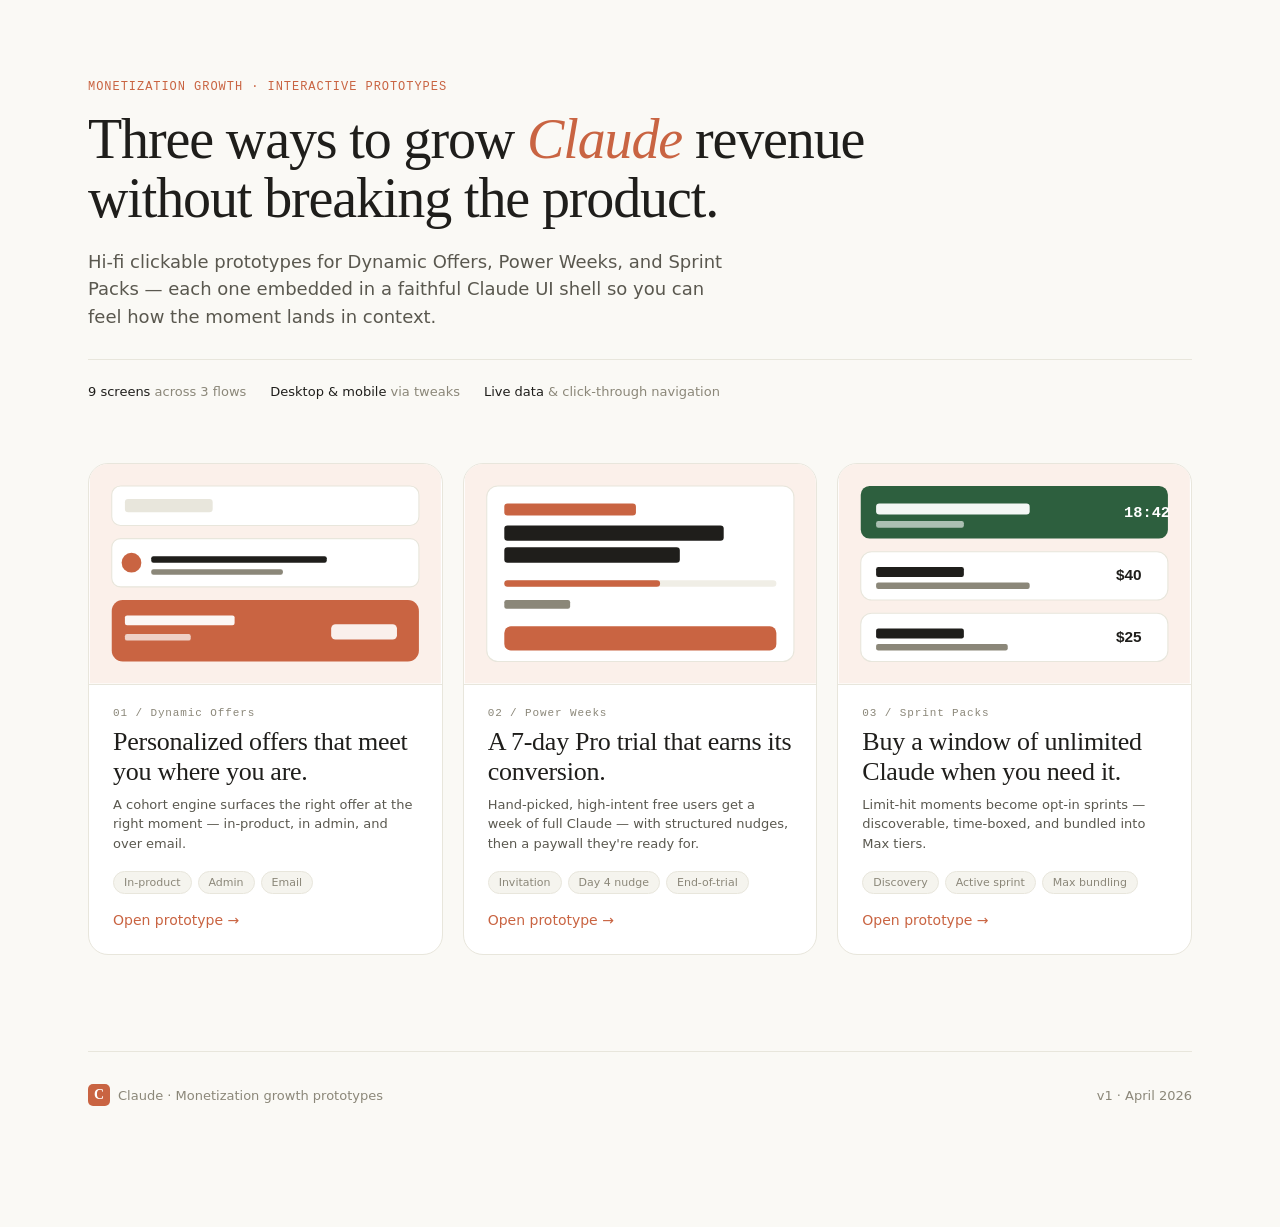
==== index.html @ f28ad8bb "Initial commit: Claude monetization growth prototypes walkthrough" ====
<!DOCTYPE html>
<html lang="en">
<head>
<meta charset="UTF-8">
<meta name="viewport" content="width=device-width, initial-scale=1">
<title>Claude Monetization Prototypes — Index</title>
<link rel="stylesheet" href="shared/tokens.css">
<style>
  body { background: var(--bg-canvas); }
  .page {
    max-width: 1200px;
    margin: 0 auto;
    padding: 80px 48px 120px;
  }
  .hero {
    margin-bottom: 64px;
  }
  .eyebrow {
    font-family: var(--font-mono);
    font-size: 12px;
    letter-spacing: 0.08em;
    text-transform: uppercase;
    color: var(--claude-coral);
    margin-bottom: 16px;
  }
  h1 {
    font-family: var(--font-serif);
    font-size: 56px;
    font-weight: 400;
    letter-spacing: -0.02em;
    line-height: 1.05;
    margin: 0 0 20px;
    text-wrap: balance;
  }
  h1 em {
    font-style: italic;
    color: var(--claude-coral);
  }
  .lede {
    font-size: 18px;
    line-height: 1.55;
    color: var(--text-secondary);
    max-width: 640px;
  }
  .meta {
    display: flex;
    gap: 24px;
    margin-top: 28px;
    padding-top: 24px;
    border-top: 1px solid var(--border-soft);
    font-size: 13px;
    color: var(--text-tertiary);
  }
  .meta b { color: var(--text-primary); font-weight: 500; }

  .protos {
    display: grid;
    grid-template-columns: repeat(3, 1fr);
    gap: 20px;
  }
  @media (max-width: 980px) { .protos { grid-template-columns: 1fr; } }

  .proto-card {
    background: var(--bg-card);
    border: 1px solid var(--border-soft);
    border-radius: var(--r-xl);
    padding: 0;
    overflow: hidden;
    text-decoration: none;
    color: inherit;
    display: flex; flex-direction: column;
    transition: transform var(--dur) var(--ease), box-shadow var(--dur) var(--ease), border-color var(--dur);
  }
  .proto-card:hover {
    transform: translateY(-3px);
    box-shadow: var(--shadow-lg);
    border-color: var(--border-medium);
  }
  .proto-thumb {
    aspect-ratio: 16/10;
    position: relative;
    overflow: hidden;
    border-bottom: 1px solid var(--border-soft);
  }
  .proto-thumb svg { width: 100%; height: 100%; display: block; }

  .proto-body { padding: 22px 24px 26px; flex: 1; display: flex; flex-direction: column; }
  .proto-num {
    font-family: var(--font-mono);
    font-size: 11px;
    letter-spacing: 0.08em;
    color: var(--text-tertiary);
    margin-bottom: 8px;
  }
  .proto-title {
    font-family: var(--font-serif);
    font-size: 26px;
    font-weight: 400;
    letter-spacing: -0.01em;
    margin: 0 0 8px;
  }
  .proto-tag {
    font-size: 13px;
    color: var(--text-secondary);
    margin: 0 0 18px;
    line-height: 1.5;
    flex: 1;
  }
  .proto-flow {
    display: flex;
    gap: 6px;
    margin-bottom: 18px;
    font-size: 11px;
    color: var(--text-tertiary);
  }
  .proto-flow span {
    padding: 4px 10px;
    background: var(--bg-app);
    border-radius: var(--r-pill);
    border: 1px solid var(--border-soft);
  }
  .proto-cta {
    display: inline-flex; align-items: center; gap: 6px;
    color: var(--claude-coral);
    font-size: 14px; font-weight: 500;
  }
  .proto-card:hover .proto-cta { gap: 10px; }

  .footer {
    margin-top: 96px;
    padding-top: 32px;
    border-top: 1px solid var(--border-soft);
    font-size: 13px;
    color: var(--text-tertiary);
    display: flex; justify-content: space-between; align-items: center;
  }
  .footer-c { display: flex; align-items: center; gap: 8px; }
</style>
</head>
<body>
  <div class="page">
    <div class="hero">
      <div class="eyebrow">Monetization growth · Interactive prototypes</div>
      <h1>Three ways to grow <em>Claude</em> revenue without breaking the product.</h1>
      <p class="lede">
        Hi-fi clickable prototypes for Dynamic Offers, Power Weeks, and Sprint Packs — each one
        embedded in a faithful Claude UI shell so you can feel how the moment lands in context.
      </p>
      <div class="meta">
        <div><b>9 screens</b> across 3 flows</div>
        <div><b>Desktop & mobile</b> via tweaks</div>
        <div><b>Live data</b> &amp; click-through navigation</div>
      </div>
    </div>

    <div class="protos">
      <a class="proto-card" href="dynamic-offers/index.html">
        <div class="proto-thumb">
          <svg viewBox="0 0 320 200" xmlns="http://www.w3.org/2000/svg">
            <rect width="320" height="200" fill="#FBF0EA"/>
            <rect x="20" y="20" width="280" height="36" rx="8" fill="#fff" stroke="#E8E6DC"/>
            <rect x="32" y="32" width="80" height="12" rx="3" fill="#E8E6DC"/>
            <rect x="20" y="68" width="280" height="44" rx="8" fill="#fff" stroke="#E8E6DC"/>
            <circle cx="38" cy="90" r="9" fill="#C96442"/>
            <rect x="56" y="84" width="160" height="6" rx="2" fill="#1F1E1B"/>
            <rect x="56" y="96" width="120" height="5" rx="2" fill="#8B8779"/>
            <rect x="20" y="124" width="280" height="56" rx="10" fill="#C96442"/>
            <rect x="32" y="138" width="100" height="9" rx="2" fill="#fff" opacity="0.95"/>
            <rect x="32" y="155" width="60" height="6" rx="2" fill="#fff" opacity="0.7"/>
            <rect x="220" y="146" width="60" height="14" rx="4" fill="#fff" opacity="0.9"/>
          </svg>
        </div>
        <div class="proto-body">
          <div class="proto-num">01 / Dynamic Offers</div>
          <div class="proto-title">Personalized offers that meet you where you are.</div>
          <div class="proto-tag">A cohort engine surfaces the right offer at the right moment — in-product, in admin, and over email.</div>
          <div class="proto-flow">
            <span>In-product</span>
            <span>Admin</span>
            <span>Email</span>
          </div>
          <div class="proto-cta">Open prototype →</div>
        </div>
      </a>

      <a class="proto-card" href="power-weeks/index.html">
        <div class="proto-thumb">
          <svg viewBox="0 0 320 200" xmlns="http://www.w3.org/2000/svg">
            <rect width="320" height="200" fill="#FBF0EA"/>
            <rect x="20" y="20" width="280" height="160" rx="10" fill="#fff" stroke="#E8E6DC"/>
            <rect x="36" y="36" width="120" height="11" rx="3" fill="#C96442"/>
            <rect x="36" y="56" width="200" height="14" rx="3" fill="#1F1E1B"/>
            <rect x="36" y="76" width="160" height="14" rx="3" fill="#1F1E1B"/>
            <rect x="36" y="106" width="248" height="6" rx="3" fill="#F0EEE6"/>
            <rect x="36" y="106" width="142" height="6" rx="3" fill="#C96442"/>
            <rect x="36" y="124" width="60" height="8" rx="2" fill="#8B8779"/>
            <rect x="36" y="148" width="248" height="22" rx="6" fill="#C96442"/>
          </svg>
        </div>
        <div class="proto-body">
          <div class="proto-num">02 / Power Weeks</div>
          <div class="proto-title">A 7-day Pro trial that earns its conversion.</div>
          <div class="proto-tag">Hand-picked, high-intent free users get a week of full Claude — with structured nudges, then a paywall they're ready for.</div>
          <div class="proto-flow">
            <span>Invitation</span>
            <span>Day 4 nudge</span>
            <span>End-of-trial</span>
          </div>
          <div class="proto-cta">Open prototype →</div>
        </div>
      </a>

      <a class="proto-card" href="sprint-packs/index.html">
        <div class="proto-thumb">
          <svg viewBox="0 0 320 200" xmlns="http://www.w3.org/2000/svg">
            <rect width="320" height="200" fill="#FBF0EA"/>
            <rect x="20" y="20" width="280" height="48" rx="8" fill="#2D5F3E"/>
            <rect x="34" y="36" width="140" height="10" rx="3" fill="#fff" opacity="0.95"/>
            <rect x="34" y="52" width="80" height="6" rx="2" fill="#fff" opacity="0.6"/>
            <text x="260" y="48" font-family="monospace" font-size="14" fill="#fff" font-weight="700">18:42</text>
            <rect x="20" y="80" width="280" height="44" rx="10" fill="#fff" stroke="#E8E6DC"/>
            <rect x="34" y="94" width="80" height="9" rx="2" fill="#1F1E1B"/>
            <rect x="34" y="108" width="140" height="6" rx="2" fill="#8B8779"/>
            <text x="276" y="106" font-family="sans-serif" font-size="14" fill="#1F1E1B" font-weight="600" text-anchor="end">$40</text>
            <rect x="20" y="136" width="280" height="44" rx="10" fill="#fff" stroke="#E8E6DC"/>
            <rect x="34" y="150" width="80" height="9" rx="2" fill="#1F1E1B"/>
            <rect x="34" y="164" width="120" height="6" rx="2" fill="#8B8779"/>
            <text x="276" y="162" font-family="sans-serif" font-size="14" fill="#1F1E1B" font-weight="600" text-anchor="end">$25</text>
          </svg>
        </div>
        <div class="proto-body">
          <div class="proto-num">03 / Sprint Packs</div>
          <div class="proto-title">Buy a window of unlimited Claude when you need it.</div>
          <div class="proto-tag">Limit-hit moments become opt-in sprints — discoverable, time-boxed, and bundled into Max tiers.</div>
          <div class="proto-flow">
            <span>Discovery</span>
            <span>Active sprint</span>
            <span>Max bundling</span>
          </div>
          <div class="proto-cta">Open prototype →</div>
        </div>
      </a>
    </div>

    <div class="footer">
      <div class="footer-c">
        <span class="claude-c">C</span>
        <span>Claude · Monetization growth prototypes</span>
      </div>
      <div>v1 · April 2026</div>
    </div>
  </div>
</body>
</html>
---- shared/tokens.css ----
/* Claude Design tokens — grounded in claude.ai's actual visual language */
:root {
  /* Brand */
  --claude-coral: #C96442;        /* primary action */
  --claude-coral-hover: #B8543A;
  --claude-coral-soft: #F4E5DD;   /* peachy backgrounds */
  --claude-coral-tint: #FBF0EA;
  --claude-coral-deep: #8C3F26;

  /* Surfaces (warm neutrals) */
  --bg-app: #F5F4EE;              /* claude.ai cream/parchment */
  --bg-canvas: #FAF9F5;
  --bg-card: #FFFFFF;
  --bg-sidebar: #F0EEE6;
  --bg-chat-user: #F0EEE6;
  --bg-elevated: #FFFFFF;

  /* Borders */
  --border-soft: #E8E6DC;
  --border-medium: #D9D7CC;
  --border-strong: #B8B5A8;

  /* Text */
  --text-primary: #1F1E1B;
  --text-secondary: #5A584F;
  --text-tertiary: #8B8779;
  --text-muted: #A8A496;
  --text-inverse: #FAF9F5;

  /* Semantic */
  --success: #2D7A4E;
  --success-soft: #E3F0E6;
  --warning: #B8721C;
  --warning-soft: #FAEEDB;
  --info: #2C5C8A;
  --info-soft: #E2EAF2;
  --danger: #B0392E;

  /* Typography — system stack tuned to feel like Claude */
  --font-sans: "Söhne", "Inter", ui-sans-serif, system-ui, -apple-system, "Segoe UI", Roboto, sans-serif;
  --font-serif: "Tiempos Text", "Source Serif Pro", "Iowan Old Style", "Apple Garamond", Georgia, serif;
  --font-mono: "JetBrains Mono", "SF Mono", ui-monospace, Menlo, Consolas, monospace;

  /* Radii — Claude uses generously rounded corners */
  --r-sm: 6px;
  --r-md: 10px;
  --r-lg: 14px;
  --r-xl: 20px;
  --r-2xl: 28px;
  --r-pill: 999px;

  /* Shadows */
  --shadow-sm: 0 1px 2px rgba(31, 30, 27, 0.04);
  --shadow-md: 0 2px 8px rgba(31, 30, 27, 0.06), 0 1px 2px rgba(31, 30, 27, 0.04);
  --shadow-lg: 0 8px 24px rgba(31, 30, 27, 0.08), 0 2px 6px rgba(31, 30, 27, 0.04);
  --shadow-coral: 0 4px 14px rgba(201, 100, 66, 0.18), 0 1px 3px rgba(201, 100, 66, 0.12);

  /* Motion */
  --ease: cubic-bezier(0.32, 0.72, 0, 1);
  --ease-out: cubic-bezier(0.16, 1, 0.3, 1);
  --dur-fast: 140ms;
  --dur: 220ms;
  --dur-slow: 380ms;
}

* { box-sizing: border-box; }
html, body { margin: 0; padding: 0; }
body {
  font-family: var(--font-sans);
  color: var(--text-primary);
  background: var(--bg-app);
  -webkit-font-smoothing: antialiased;
  -moz-osx-font-smoothing: grayscale;
  text-rendering: optimizeLegibility;
  font-feature-settings: "ss01", "cv11";
}

/* Common utility primitives */
.mono { font-family: var(--font-mono); font-feature-settings: normal; }
.serif { font-family: var(--font-serif); }

button { font-family: inherit; }

/* Claude C logo treatment */
.claude-c {
  display: inline-flex;
  align-items: center;
  justify-content: center;
  width: 22px; height: 22px;
  border-radius: 5px;
  background: var(--claude-coral);
  color: white;
  font-family: var(--font-serif);
  font-weight: 600;
  font-size: 14px;
  letter-spacing: -0.02em;
  line-height: 1;
}
.claude-c.lg { width: 28px; height: 28px; font-size: 17px; border-radius: 6px; }
.claude-c.xl { width: 36px; height: 36px; font-size: 22px; border-radius: 8px; }

/* Pill badges */
.pill {
  display: inline-flex;
  align-items: center;
  gap: 6px;
  padding: 3px 10px;
  border-radius: var(--r-pill);
  font-size: 11px;
  font-weight: 500;
  letter-spacing: 0.04em;
  text-transform: uppercase;
  border: 1px solid transparent;
}
.pill.coral { background: var(--claude-coral-soft); color: var(--claude-coral-deep); }
.pill.pro   { background: #1F1E1B; color: #FAF9F5; }
.pill.free  { background: var(--border-soft); color: var(--text-secondary); }
.pill.success { background: var(--success-soft); color: var(--success); }
.pill.warning { background: var(--warning-soft); color: var(--warning); }
.pill.info  { background: var(--info-soft); color: var(--info); }
.pill.dark  { background: #1F1E1B; color: #FAF9F5; }

/* Buttons */
.btn {
  display: inline-flex;
  align-items: center;
  justify-content: center;
  gap: 8px;
  padding: 10px 18px;
  border: 1px solid transparent;
  border-radius: var(--r-md);
  font-size: 14px;
  font-weight: 500;
  cursor: pointer;
  transition: background var(--dur) var(--ease), transform var(--dur-fast) var(--ease), box-shadow var(--dur) var(--ease);
  font-family: inherit;
  color: inherit;
  background: transparent;
}
.btn:active { transform: translateY(1px); }
.btn-primary {
  background: var(--claude-coral);
  color: white;
  box-shadow: var(--shadow-coral);
  position: relative;
  overflow: hidden;
}
.btn-primary::after {
  content: "";
  position: absolute;
  top: 0; left: -120%;
  width: 60%; height: 100%;
  background: linear-gradient(105deg, transparent 0%, rgba(255,255,255,0) 30%, rgba(255,255,255,0.28) 50%, rgba(255,255,255,0) 70%, transparent 100%);
  pointer-events: none;
  animation: btn-shimmer 4.5s ease-in-out infinite;
}
@keyframes btn-shimmer {
  0%, 60% { left: -120%; }
  85%, 100% { left: 220%; }
}
.btn-primary:hover {
  background: var(--claude-coral-hover);
  transform: translateY(-1px);
  box-shadow: 0 6px 18px rgba(201, 100, 66, 0.28), 0 2px 4px rgba(201, 100, 66, 0.16);
}
.btn-primary:hover::after { animation-duration: 1.6s; }
.btn-secondary {
  background: var(--bg-card);
  border-color: var(--border-medium);
  color: var(--text-primary);
}
.btn-secondary:hover { border-color: var(--border-strong); background: #FFFFFF; }
.btn-ghost { color: var(--text-secondary); }
.btn-ghost:hover { background: var(--bg-sidebar); }
.btn-lg { padding: 14px 22px; font-size: 15px; border-radius: var(--r-lg); }
.btn-block { width: 100%; }

/* Focus rings */
button:focus-visible, a:focus-visible, input:focus-visible {
  outline: 2px solid var(--claude-coral);
  outline-offset: 2px;
}

/* Subtle scroll containers */
.scroll-y { overflow-y: auto; scrollbar-width: thin; scrollbar-color: var(--border-medium) transparent; }
.scroll-y::-webkit-scrollbar { width: 8px; }
.scroll-y::-webkit-scrollbar-thumb { background: var(--border-medium); border-radius: 8px; }

/* Fade-in helper */
@keyframes fadeUp {
  from { opacity: 0; transform: translateY(6px); }
  to { opacity: 1; transform: none; }
}
.fade-up { animation: fadeUp 320ms var(--ease-out) both; }

/* Subtle ticking pulse */
@keyframes pulseDot {
  0%, 100% { opacity: 1; }
  50% { opacity: 0.35; }
}
.pulse-dot { animation: pulseDot 1.6s ease-in-out infinite; }

/* Live counter highlight */
@keyframes flashGreen {
  0% { background: transparent; }
  20% { background: rgba(45, 122, 78, 0.12); }
  100% { background: transparent; }
}
.flash { animation: flashGreen 1.2s ease-out; }
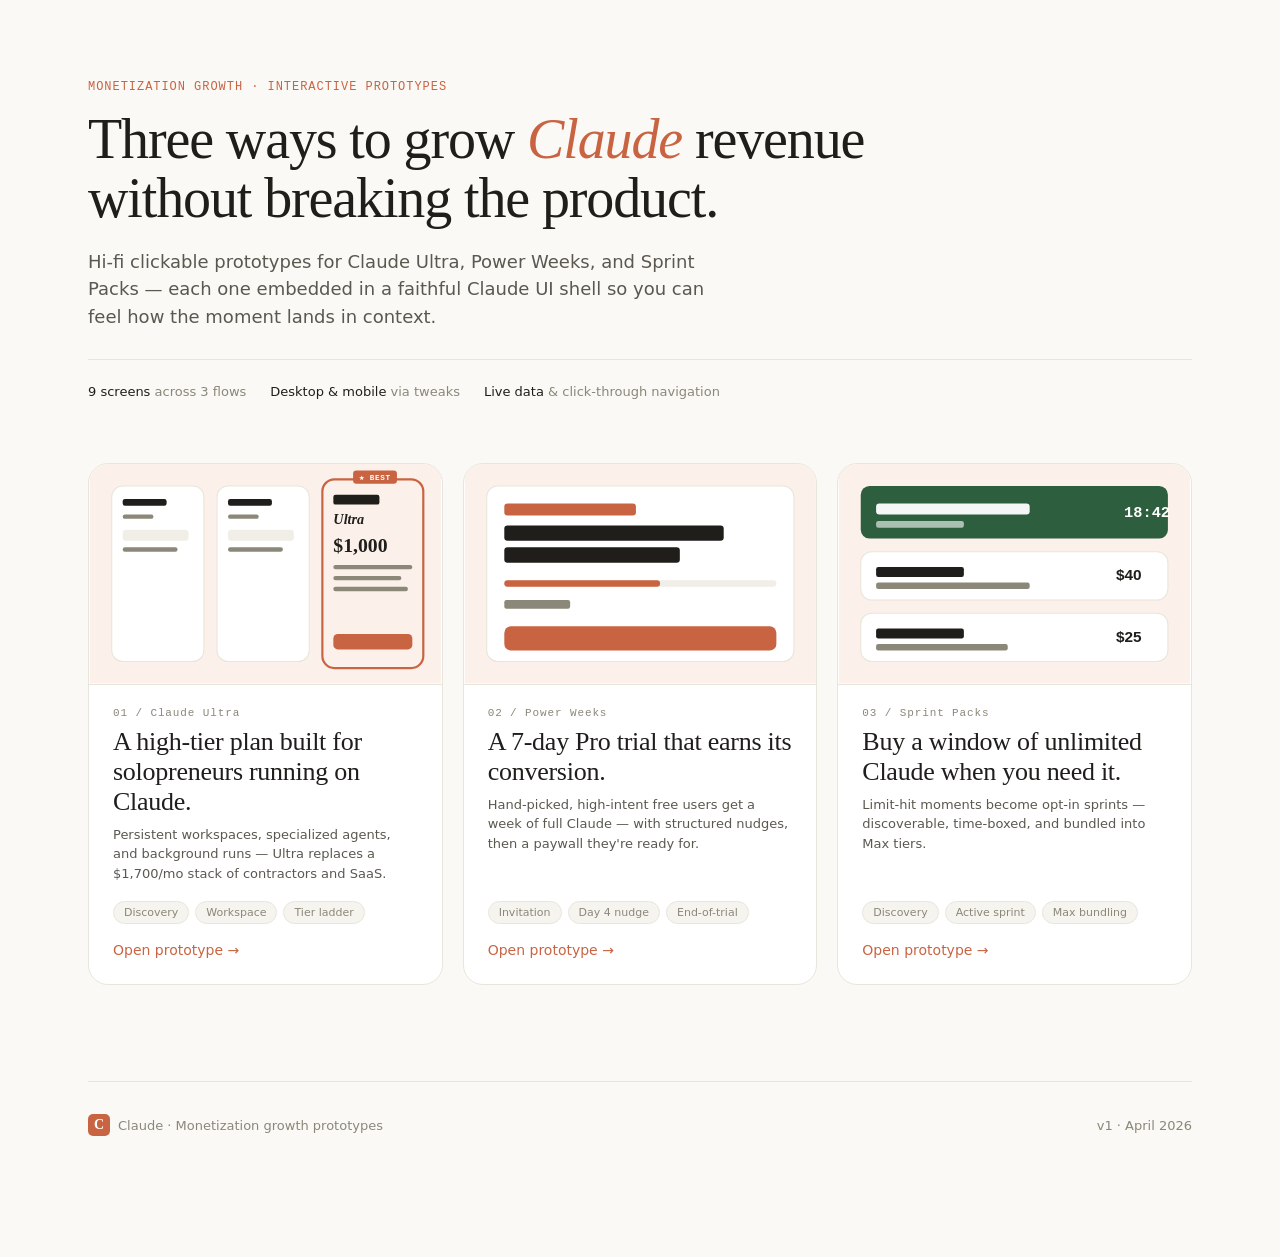
==== commit 6a4e7bed: "Replace Dynamic Offers prototype with Claude Ultra The new prototype walks through Ultra — a high-ti" ====
--- a/index.html
+++ b/index.html
@@ -60,6 +60,28 @@
   }
   @media (max-width: 980px) { .protos { grid-template-columns: 1fr; } }
 
+  @media (max-width: 640px) {
+    .page { padding: 40px 20px 64px; }
+    .hero { margin-bottom: 36px; }
+    h1 { font-size: 36px; }
+    .lede { font-size: 16px; }
+    .meta {
+      flex-wrap: wrap;
+      gap: 12px 20px;
+      margin-top: 20px;
+      padding-top: 18px;
+    }
+    .footer {
+      margin-top: 56px;
+      padding-top: 20px;
+      flex-direction: column;
+      align-items: flex-start;
+      gap: 6px;
+    }
+    .proto-body { padding: 18px 18px 22px; }
+    .proto-title { font-size: 22px; }
+  }
+
   .proto-card {
     background: var(--bg-card);
     border: 1px solid var(--border-soft);
@@ -143,7 +165,7 @@
       <div class="eyebrow">Monetization growth · Interactive prototypes</div>
       <h1>Three ways to grow <em>Claude</em> revenue without breaking the product.</h1>
       <p class="lede">
-        Hi-fi clickable prototypes for Dynamic Offers, Power Weeks, and Sprint Packs — each one
+        Hi-fi clickable prototypes for Claude Ultra, Power Weeks, and Sprint Packs — each one
         embedded in a faithful Claude UI shell so you can feel how the moment lands in context.
       </p>
       <div class="meta">
@@ -154,30 +176,40 @@
     </div>
 
     <div class="protos">
-      <a class="proto-card" href="dynamic-offers/index.html">
+      <a class="proto-card" href="claude-ultra/index.html">
         <div class="proto-thumb">
           <svg viewBox="0 0 320 200" xmlns="http://www.w3.org/2000/svg">
             <rect width="320" height="200" fill="#FBF0EA"/>
-            <rect x="20" y="20" width="280" height="36" rx="8" fill="#fff" stroke="#E8E6DC"/>
-            <rect x="32" y="32" width="80" height="12" rx="3" fill="#E8E6DC"/>
-            <rect x="20" y="68" width="280" height="44" rx="8" fill="#fff" stroke="#E8E6DC"/>
-            <circle cx="38" cy="90" r="9" fill="#C96442"/>
-            <rect x="56" y="84" width="160" height="6" rx="2" fill="#1F1E1B"/>
-            <rect x="56" y="96" width="120" height="5" rx="2" fill="#8B8779"/>
-            <rect x="20" y="124" width="280" height="56" rx="10" fill="#C96442"/>
-            <rect x="32" y="138" width="100" height="9" rx="2" fill="#fff" opacity="0.95"/>
-            <rect x="32" y="155" width="60" height="6" rx="2" fill="#fff" opacity="0.7"/>
-            <rect x="220" y="146" width="60" height="14" rx="4" fill="#fff" opacity="0.9"/>
+            <rect x="20" y="20" width="84" height="160" rx="10" fill="#fff" stroke="#E8E6DC"/>
+            <rect x="30" y="32" width="40" height="6" rx="2" fill="#1F1E1B"/>
+            <rect x="30" y="46" width="28" height="4" rx="2" fill="#8B8779"/>
+            <rect x="30" y="60" width="60" height="10" rx="3" fill="#F0EEE6"/>
+            <rect x="30" y="76" width="50" height="4" rx="2" fill="#8B8779"/>
+            <rect x="116" y="20" width="84" height="160" rx="10" fill="#fff" stroke="#E8E6DC"/>
+            <rect x="126" y="32" width="40" height="6" rx="2" fill="#1F1E1B"/>
+            <rect x="126" y="46" width="28" height="4" rx="2" fill="#8B8779"/>
+            <rect x="126" y="60" width="60" height="10" rx="3" fill="#F0EEE6"/>
+            <rect x="126" y="76" width="50" height="4" rx="2" fill="#8B8779"/>
+            <rect x="212" y="14" width="92" height="172" rx="11" fill="#FBF0EA" stroke="#C96442" stroke-width="2"/>
+            <rect x="240" y="6" width="40" height="12" rx="3" fill="#C96442"/>
+            <text x="260" y="15" fill="#fff" font-family="monospace" font-size="7" font-weight="700" text-anchor="middle" letter-spacing="0.6">★ BEST</text>
+            <rect x="222" y="28" width="42" height="9" rx="2" fill="#1F1E1B"/>
+            <text x="222" y="55" fill="#1F1E1B" font-family="serif" font-size="13" font-weight="600" font-style="italic">Ultra</text>
+            <text x="222" y="80" fill="#1F1E1B" font-family="serif" font-size="18" font-weight="700">$1,000</text>
+            <rect x="222" y="92" width="72" height="4" rx="2" fill="#8B8779"/>
+            <rect x="222" y="102" width="62" height="4" rx="2" fill="#8B8779"/>
+            <rect x="222" y="112" width="68" height="4" rx="2" fill="#8B8779"/>
+            <rect x="222" y="155" width="72" height="14" rx="4" fill="#C96442"/>
           </svg>
         </div>
         <div class="proto-body">
-          <div class="proto-num">01 / Dynamic Offers</div>
-          <div class="proto-title">Personalized offers that meet you where you are.</div>
-          <div class="proto-tag">A cohort engine surfaces the right offer at the right moment — in-product, in admin, and over email.</div>
+          <div class="proto-num">01 / Claude Ultra</div>
+          <div class="proto-title">A high-tier plan built for solopreneurs running on Claude.</div>
+          <div class="proto-tag">Persistent workspaces, specialized agents, and background runs — Ultra replaces a $1,700/mo stack of contractors and SaaS.</div>
           <div class="proto-flow">
-            <span>In-product</span>
-            <span>Admin</span>
-            <span>Email</span>
+            <span>Discovery</span>
+            <span>Workspace</span>
+            <span>Tier ladder</span>
           </div>
           <div class="proto-cta">Open prototype →</div>
         </div>
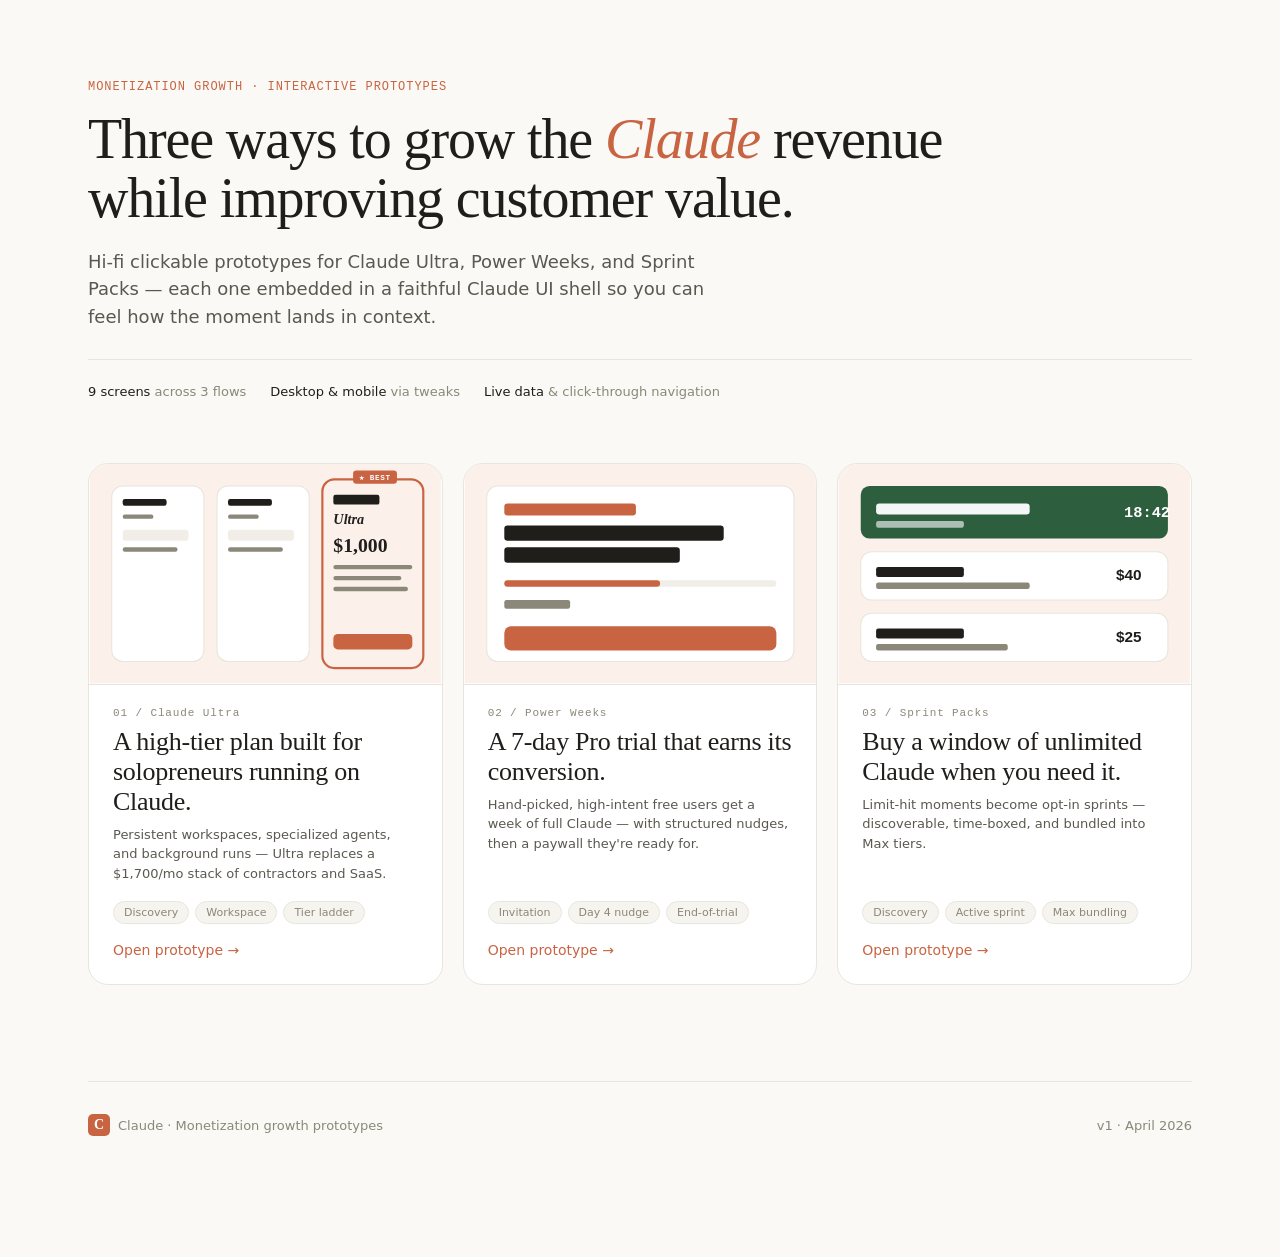
==== commit dda04b45: "Update landing headline to lead with customer value" ====
--- a/index.html
+++ b/index.html
@@ -163,7 +163,7 @@
   <div class="page">
     <div class="hero">
       <div class="eyebrow">Monetization growth · Interactive prototypes</div>
-      <h1>Three ways to grow <em>Claude</em> revenue without breaking the product.</h1>
+      <h1>Three ways to grow the <em>Claude</em> revenue while improving customer value.</h1>
       <p class="lede">
         Hi-fi clickable prototypes for Claude Ultra, Power Weeks, and Sprint Packs — each one
         embedded in a faithful Claude UI shell so you can feel how the moment lands in context.
